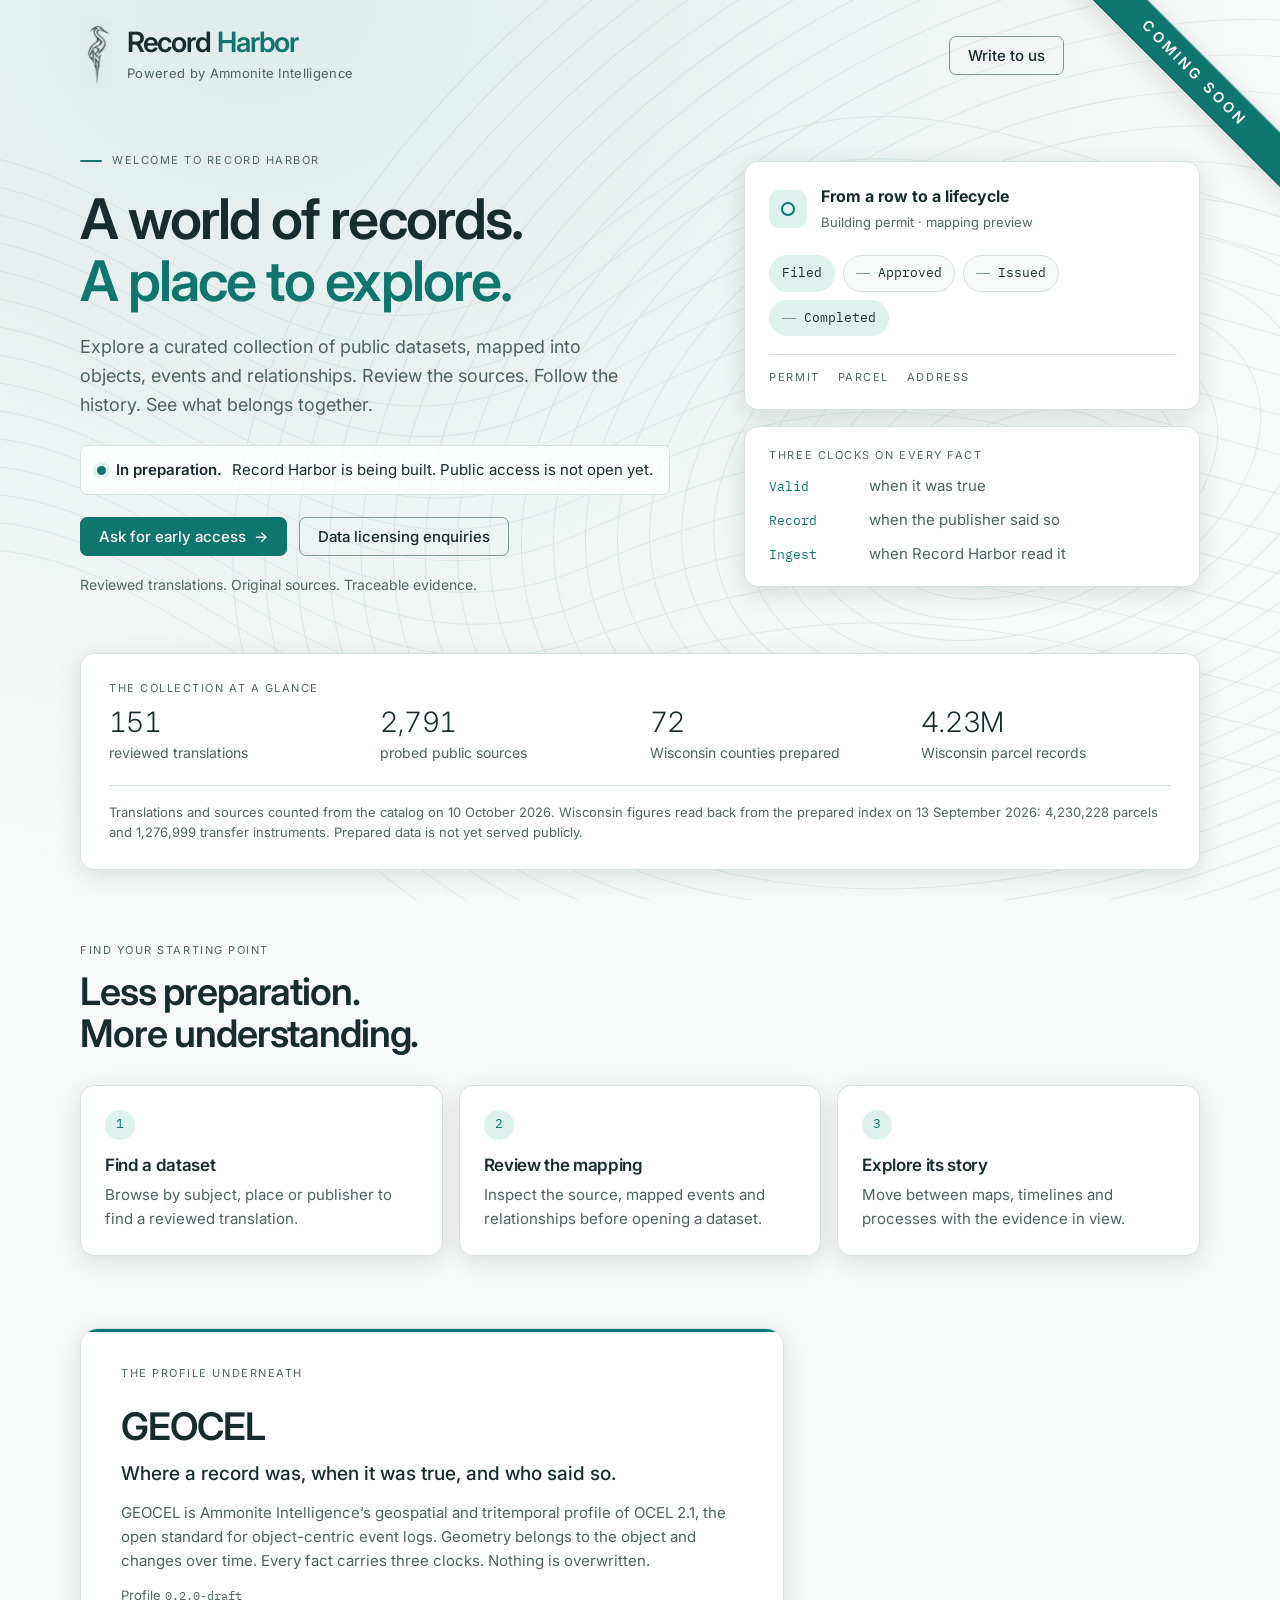
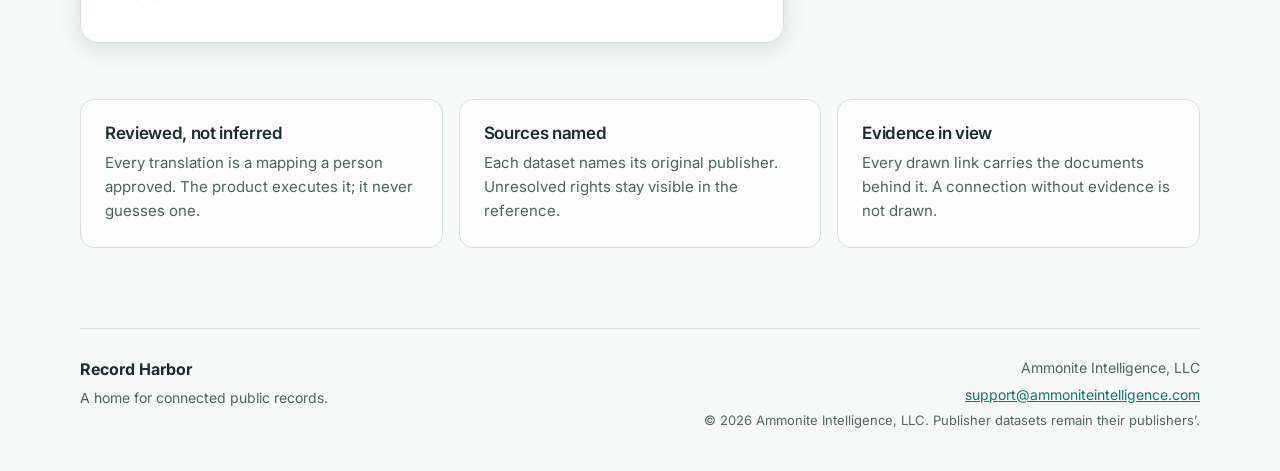
==== index.html @ 8b43df0c "Record Harbor landing page with Coming Soon banner Co-Authored-By: Claude Opus 5.5 <noreply@anthropi" ====
<!doctype html>
<html lang="en">
  <head>
    <meta charset="utf-8" />
    <meta name="viewport" content="width=device-width, initial-scale=1" />
    <title>Record Harbor — A world of records. A place to explore.</title>
    <meta
      name="description"
      content="Record Harbor is a curated collection of public datasets, mapped into objects, events and relationships. By Ammonite Intelligence, LLC. Opening soon."
    />
    <meta name="theme-color" content="#102326" />
    <link rel="canonical" href="https://recordharbor.net/" />
    <meta property="og:type" content="website" />
    <meta property="og:site_name" content="Record Harbor" />
    <meta property="og:title" content="Record Harbor — A world of records. A place to explore." />
    <meta
      property="og:description"
      content="A curated collection of public datasets, mapped into objects, events and relationships. Review the sources. Follow the history. See what belongs together."
    />
    <meta property="og:url" content="https://recordharbor.net/" />
    <meta property="og:image" content="https://recordharbor.net/brand/PRN-Heron.png" />
    <meta name="twitter:card" content="summary" />
    <link rel="icon" type="image/png" href="/brand/PRN-Heron.png" />
    <link rel="apple-touch-icon" href="/brand/PRN-Heron.png" />
    <link rel="preconnect" href="https://fonts.googleapis.com" />
    <link rel="preconnect" href="https://fonts.gstatic.com" crossorigin />
    <link
      href="https://fonts.googleapis.com/css2?family=Inter:wght@300;400;500;600&family=IBM+Plex+Mono:wght@400;500&display=swap"
      rel="stylesheet"
    />
    <link rel="stylesheet" href="/landing.css" />
    <script type="application/ld+json">
      {
        "@context": "https://schema.org",
        "@type": "Organization",
        "name": "Record Harbor",
        "legalName": "Ammonite Intelligence, LLC",
        "url": "https://recordharbor.net/",
        "logo": "https://recordharbor.net/brand/PRN-Heron.png",
        "email": "support@ammoniteintelligence.com",
        "description": "A curated collection of public datasets, mapped into objects, events and relationships."
      }
    </script>
  </head>
  <body>
    <div class="coming-soon" role="note" aria-label="Coming soon"><span>Coming Soon</span></div>
    <div class="contour-backdrop" aria-hidden="true">
      <svg viewBox="0 0 1600 1000" preserveAspectRatio="xMidYMid slice">
        <g fill="none" stroke="var(--highlight)" stroke-width="1"><ellipse cx="1189" cy="565" rx="44" ry="28" transform="rotate(-24 1200 520)"/><ellipse cx="1198" cy="560" rx="88" ry="56" transform="rotate(-24 1200 520)"/><ellipse cx="1207" cy="555" rx="132" ry="84" transform="rotate(-24 1200 520)"/><ellipse cx="1216" cy="550" rx="176" ry="112" transform="rotate(-24 1200 520)"/><ellipse cx="1225" cy="545" rx="220" ry="140" transform="rotate(-24 1200 520)"/><ellipse cx="1234" cy="540" rx="264" ry="168" transform="rotate(-24 1200 520)"/><ellipse cx="1243" cy="535" rx="308" ry="196" transform="rotate(-24 1200 520)"/><ellipse cx="1252" cy="530" rx="352" ry="224" transform="rotate(-24 1200 520)"/><ellipse cx="1261" cy="525" rx="396" ry="252" transform="rotate(-24 1200 520)"/><ellipse cx="1270" cy="520" rx="440" ry="280" transform="rotate(-24 1200 520)"/><ellipse cx="1279" cy="515" rx="484" ry="308" transform="rotate(-24 1200 520)"/><ellipse cx="1288" cy="510" rx="528" ry="336" transform="rotate(-24 1200 520)"/><ellipse cx="1297" cy="505" rx="572" ry="364" transform="rotate(-24 1200 520)"/><ellipse cx="1306" cy="500" rx="616" ry="392" transform="rotate(-24 1200 520)"/><ellipse cx="1315" cy="495" rx="660" ry="420" transform="rotate(-24 1200 520)"/><ellipse cx="1324" cy="490" rx="704" ry="448" transform="rotate(-24 1200 520)"/><ellipse cx="1333" cy="485" rx="748" ry="476" transform="rotate(-24 1200 520)"/><ellipse cx="1342" cy="480" rx="792" ry="504" transform="rotate(-24 1200 520)"/><ellipse cx="1351" cy="475" rx="836" ry="532" transform="rotate(-24 1200 520)"/><ellipse cx="1360" cy="470" rx="880" ry="560" transform="rotate(-24 1200 520)"/><ellipse cx="1369" cy="465" rx="924" ry="588" transform="rotate(-24 1200 520)"/><ellipse cx="1378" cy="460" rx="968" ry="616" transform="rotate(-24 1200 520)"/><ellipse cx="1387" cy="455" rx="1012" ry="644" transform="rotate(-24 1200 520)"/><ellipse cx="1396" cy="450" rx="1056" ry="672" transform="rotate(-24 1200 520)"/><path d="M-200 275 C160 -70 360 565 740 270 S1200 220 1900 325"/><path d="M-200 310 C160 -40 360 590 740 310 S1200 260 1900 370"/><path d="M-200 345 C160 -10 360 615 740 350 S1200 300 1900 415"/><path d="M-200 380 C160 20 360 640 740 390 S1200 340 1900 460"/><path d="M-200 415 C160 50 360 665 740 430 S1200 380 1900 505"/><path d="M-200 450 C160 80 360 690 740 470 S1200 420 1900 550"/><path d="M-200 485 C160 110 360 715 740 510 S1200 460 1900 595"/><path d="M-200 520 C160 140 360 740 740 550 S1200 500 1900 640"/><path d="M-200 555 C160 170 360 765 740 590 S1200 540 1900 685"/><path d="M-200 590 C160 200 360 790 740 630 S1200 580 1900 730"/><path d="M-200 625 C160 230 360 815 740 670 S1200 620 1900 775"/><path d="M-200 660 C160 260 360 840 740 710 S1200 660 1900 820"/><path d="M-200 695 C160 290 360 865 740 750 S1200 700 1900 865"/><path d="M-200 730 C160 320 360 890 740 790 S1200 740 1900 910"/><path d="M-200 765 C160 350 360 915 740 830 S1200 780 1900 955"/></g>
      </svg>
    </div>

    <header class="site-header page-width">
      <a class="brand" href="/" aria-label="Record Harbor home">
        <img
          class="heron"
          src="/brand/PRN-Heron.png"
          alt=""
          width="1254"
          height="1254"
          draggable="false"
        />
        <span class="wordmark"
          ><strong>Record <span>Harbor</span></strong
          ><small>Powered by Ammonite Intelligence</small></span
        >
      </a>
      <nav class="header-nav" aria-label="Contact">
        <a class="btn ghost" href="mailto:support@ammoniteintelligence.com?subject=Record%20Harbor">Write to us</a>
      </nav>
    </header>

    <main id="main">
      <section class="hero page-width" aria-labelledby="hero-heading">
        <div class="hero-copy">
          <p class="kicker"><span></span>Welcome to Record Harbor</p>
          <h1 id="hero-heading">A world of records.<br /><em>A place to explore.</em></h1>
          <p class="lede">
            Explore a curated collection of public datasets, mapped into objects, events and
            relationships. Review the sources. Follow the history. See what belongs together.
          </p>
          <p class="status">
            <span class="status-dot" aria-hidden="true"></span>
            <strong>In preparation.</strong> Record Harbor is being built. Public access is not open
            yet.
          </p>
          <div class="actions">
            <a
              class="btn primary"
              href="mailto:support@ammoniteintelligence.com?subject=Record%20Harbor%20early%20access"
              >Ask for early access <span aria-hidden="true">→</span></a
            >
            <a
              class="btn ghost"
              href="mailto:support@ammoniteintelligence.com?subject=Record%20Harbor%20data%20licensing"
              >Data licensing enquiries</a
            >
          </div>
          <p class="note">Reviewed translations. Original sources. Traceable evidence.</p>
        </div>

        <div class="hero-visual" aria-label="How a record becomes a lifecycle">
          <div class="trace-card">
            <div class="trace-title">
              <span class="trace-icon" aria-hidden="true"></span>
              <div>
                <strong>From a row to a lifecycle</strong>
                <small>Building permit · mapping preview</small>
              </div>
            </div>
            <ol class="trace-steps">
              <li>Filed</li>
              <li>Approved</li>
              <li>Issued</li>
              <li>Completed</li>
            </ol>
            <div class="trace-foot">
              <span>Permit</span><span>Parcel</span><span>Address</span>
            </div>
          </div>
          <div class="clock-card">
            <p class="section-label">Three clocks on every fact</p>
            <dl>
              <div><dt>Valid</dt><dd>when it was true</dd></div>
              <div><dt>Record</dt><dd>when the publisher said so</dd></div>
              <div><dt>Ingest</dt><dd>when Record Harbor read it</dd></div>
            </dl>
          </div>
        </div>
      </section>

      <section class="stats page-width" aria-label="The collection at a glance">
        <p class="section-label">The collection at a glance</p>
        <ul class="stat-row">
          <li>
            <strong class="stat-value">151</strong>
            <span>reviewed translations</span>
          </li>
          <li>
            <strong class="stat-value">2,791</strong>
            <span>probed public sources</span>
          </li>
          <li>
            <strong class="stat-value">72</strong>
            <span>Wisconsin counties prepared</span>
          </li>
          <li>
            <strong class="stat-value">4.23M</strong>
            <span>Wisconsin parcel records</span>
          </li>
        </ul>
        <p class="measured">
          Translations and sources counted from the catalog on 10 October 2026. Wisconsin figures
          read back from the prepared index on 13 September 2026: 4,230,228 parcels and 1,276,999
          transfer instruments. Prepared data is not yet served publicly.
        </p>
      </section>

      <section class="steps page-width" aria-labelledby="steps-heading">
        <div class="section-head">
          <p class="section-label">Find your starting point</p>
          <h2 id="steps-heading">Less preparation.<br />More understanding.</h2>
        </div>
        <ol class="step-list">
          <li>
            <span class="step-number" aria-hidden="true">1</span>
            <h3>Find a dataset</h3>
            <p>Browse by subject, place or publisher to find a reviewed translation.</p>
          </li>
          <li>
            <span class="step-number" aria-hidden="true">2</span>
            <h3>Review the mapping</h3>
            <p>Inspect the source, mapped events and relationships before opening a dataset.</p>
          </li>
          <li>
            <span class="step-number" aria-hidden="true">3</span>
            <h3>Explore its story</h3>
            <p>Move between maps, timelines and processes with the evidence in view.</p>
          </li>
        </ol>
      </section>

      <section class="geocel page-width" aria-labelledby="geocel-heading">
        <div class="geocel-card">
          <p class="section-label">The profile underneath</p>
          <h2 id="geocel-heading">GEOCEL</h2>
          <p class="tagline">Where a record was, when it was true, and who said so.</p>
          <p>
            GEOCEL is Ammonite Intelligence’s geospatial and tritemporal profile of OCEL 2.1, the
            open standard for object-centric event logs. Geometry belongs to the object and changes
            over time. Every fact carries three clocks. Nothing is overwritten.
          </p>
          <p class="version">Profile <code>0.2.0-draft</code></p>
        </div>
      </section>

      <section class="promises page-width" aria-labelledby="promises-heading">
        <h2 id="promises-heading" class="sr-only">What Record Harbor keeps to</h2>
        <ul class="promise-list">
          <li>
            <h3>Reviewed, not inferred</h3>
            <p>Every translation is a mapping a person approved. The product executes it; it never guesses one.</p>
          </li>
          <li>
            <h3>Sources named</h3>
            <p>Each dataset names its original publisher. Unresolved rights stay visible in the reference.</p>
          </li>
          <li>
            <h3>Evidence in view</h3>
            <p>Every drawn link carries the documents behind it. A connection without evidence is not drawn.</p>
          </li>
        </ul>
      </section>
    </main>

    <footer class="site-footer page-width">
      <div>
        <strong>Record Harbor</strong>
        <p>A home for connected public records.</p>
      </div>
      <div class="footer-end">
        <span>Ammonite Intelligence, LLC</span>
        <a href="mailto:support@ammoniteintelligence.com">support@ammoniteintelligence.com</a>
        <small>© 2026 Ammonite Intelligence, LLC. Publisher datasets remain their publishers’.</small>
      </div>
    </footer>
  </body>
</html>
---- landing.css ----
/* Record Harbor landing page. Deep teal + ink, the tokens of src/styles/tokens.css,
   restated here so the page stands alone with no build step. Dark is the default;
   the light theme follows the visitor's system setting or data-theme="light". */

:root {
  --bg: #102326;
  --bg-elevated: #182b2d;
  --surface: #203638;
  --border: #31494b;
  --border-strong: #557274;
  --text: #eef6f3;
  --text-muted: #b9ceca;
  --text-faint: #a6bfba;
  --accent: #73d6c3;
  --accent-dim: #285b54;
  --highlight: #ddf2ed;
  --landscape: #0c4544;
  --contour-opacity: 0.085;
  --on-accent: #131416;
  --radius: 14px;
  --radius-sm: 7px;
  --radius-lg: 18px;
  --shadow: 0 6px 24px rgba(0, 0, 0, 0.35);
  --font: 'Inter', -apple-system, BlinkMacSystemFont, 'Segoe UI', Roboto, Helvetica, Arial, sans-serif;
  --mono: 'IBM Plex Mono', ui-monospace, SFMono-Regular, 'SF Mono', Menlo, Consolas, monospace;
  color-scheme: dark;
}

@media (prefers-color-scheme: light) {
  :root:not([data-theme='dark']) {
    --bg: #f7f9f8;
    --bg-elevated: #f7f9f8;
    --surface: #ffffff;
    --border: #d4e1dc;
    --border-strong: #7d9690;
    --text: #182b2d;
    --text-muted: #4c625e;
    --text-faint: #516660;
    --accent: #0f766e;
    --accent-dim: #ddf2ed;
    --landscape: #0f625e;
    --contour-opacity: 0.1;
    --on-accent: #ffffff;
    --shadow: 0 6px 24px rgba(24, 43, 45, 0.12);
    color-scheme: light;
  }
}
:root[data-theme='light'] {
  --bg: #f7f9f8;
  --bg-elevated: #f7f9f8;
  --surface: #ffffff;
  --border: #d4e1dc;
  --border-strong: #7d9690;
  --text: #182b2d;
  --text-muted: #4c625e;
  --text-faint: #516660;
  --accent: #0f766e;
  --accent-dim: #ddf2ed;
  --landscape: #0f625e;
  --contour-opacity: 0.1;
  --on-accent: #ffffff;
  --shadow: 0 6px 24px rgba(24, 43, 45, 0.12);
  color-scheme: light;
}

*,
*::before,
*::after {
  box-sizing: border-box;
}
html {
  -webkit-text-size-adjust: 100%;
}
body {
  margin: 0;
  min-height: 100vh;
  background: var(--bg);
  color: var(--text);
  font: 400 0.9375rem/1.6 var(--font);
  -webkit-font-smoothing: antialiased;
}
a {
  color: var(--accent);
}
a:focus-visible,
button:focus-visible {
  outline: 2px solid var(--accent);
  outline-offset: 3px;
  border-radius: var(--radius-sm);
}
h1,
h2,
h3 {
  margin: 0;
  letter-spacing: -0.02em;
  line-height: 1.12;
  font-weight: 600;
}
p {
  margin: 0;
}
code {
  font-family: var(--mono);
  font-size: 0.9em;
}
.sr-only {
  position: absolute;
  width: 1px;
  height: 1px;
  overflow: hidden;
  clip: rect(0 0 0 0);
  white-space: nowrap;
}

/* The fixed, unanimated contour backdrop; framed panels scroll over it. */
.contour-backdrop {
  position: fixed;
  inset: 0;
  pointer-events: none;
  z-index: -1;
  overflow: hidden;
  background:
    radial-gradient(ellipse at 20% 0%, rgb(28 145 130 / 24%), transparent 70%), var(--landscape);
}
.contour-backdrop svg {
  width: 100%;
  height: 100%;
  opacity: var(--contour-opacity);
}
@media (prefers-color-scheme: light) {
  :root:not([data-theme='dark']) .contour-backdrop {
    background:
      radial-gradient(ellipse at 20% 0%, rgb(15 118 110 / 10%), transparent 70%), var(--bg);
  }
  :root:not([data-theme='dark']) .contour-backdrop svg {
    stroke: var(--landscape);
  }
  :root:not([data-theme='dark']) .contour-backdrop g {
    stroke: var(--landscape);
  }
}
:root[data-theme='light'] .contour-backdrop {
  background:
    radial-gradient(ellipse at 20% 0%, rgb(15 118 110 / 10%), transparent 70%), var(--bg);
}
:root[data-theme='light'] .contour-backdrop g {
  stroke: var(--landscape);
}

.page-width {
  width: min(1120px, 100% - 32px);
  margin-inline: auto;
}

/* Header: the heron mark, framed at half its height, beside the wordmark. */
.site-header {
  display: flex;
  align-items: center;
  justify-content: space-between;
  gap: 16px;
  padding: 22px 0 8px;
}
.brand {
  display: flex;
  align-items: center;
  gap: 14px;
  color: inherit;
  text-decoration: none;
}
.heron {
  display: block;
  flex: none;
  height: 4.125rem;
  width: 2.0625rem;
  object-fit: cover;
  object-position: center;
  mix-blend-mode: multiply;
  user-select: none;
}
:root[data-theme='dark'] .heron,
.heron {
  filter: invert(1);
  mix-blend-mode: screen;
}
@media (prefers-color-scheme: light) {
  :root:not([data-theme='dark']) .heron {
    filter: none;
    mix-blend-mode: multiply;
  }
}
:root[data-theme='light'] .heron {
  filter: none;
  mix-blend-mode: multiply;
}
.wordmark strong {
  display: flex;
  gap: 0.25em;
  font-size: 1.75rem;
  font-weight: 600;
  line-height: 1.1;
  letter-spacing: -0.045em;
}
.wordmark strong span {
  color: var(--accent);
}
.wordmark small {
  display: block;
  font-size: 0.8125rem;
  color: var(--text-muted);
  margin-top: 5px;
  letter-spacing: 0.025em;
}

/* Buttons. */
.btn {
  display: inline-flex;
  align-items: center;
  gap: 8px;
  padding: 11px 18px;
  border-radius: var(--radius-sm);
  border: 1px solid var(--border-strong);
  font: 500 0.9375rem/1 var(--font);
  text-decoration: none;
  color: var(--text);
  background: transparent;
  white-space: nowrap;
}
.btn.primary {
  background: var(--accent);
  border-color: var(--accent);
  color: var(--on-accent);
}
.btn.primary:hover {
  filter: brightness(1.06);
}
.btn.ghost:hover {
  border-color: var(--accent);
  color: var(--accent);
}

/* Hero. */
.hero {
  display: grid;
  grid-template-columns: minmax(0, 1.15fr) minmax(0, 0.85fr);
  gap: 48px;
  align-items: center;
  padding: 56px 0 40px;
}
.kicker {
  display: flex;
  align-items: center;
  gap: 10px;
  font-size: 0.6875rem;
  letter-spacing: 0.14em;
  text-transform: uppercase;
  color: var(--text-faint);
}
.kicker span {
  width: 22px;
  height: 2px;
  background: var(--accent);
  border-radius: 1px;
}
.section-label {
  font-size: 0.6875rem;
  letter-spacing: 0.14em;
  text-transform: uppercase;
  color: var(--text-faint);
  margin: 0 0 10px;
}
h1 {
  font-size: clamp(2.125rem, 5.2vw, 3.5rem);
  letter-spacing: -0.035em;
  margin: 18px 0 20px;
}
h1 em {
  font-style: normal;
  color: var(--accent);
}
.lede {
  font-size: 1.125rem;
  line-height: 1.6;
  color: var(--text-muted);
  max-width: 34rem;
}
.status {
  display: flex;
  align-items: center;
  gap: 10px;
  flex-wrap: wrap;
  margin-top: 26px;
  padding: 12px 16px;
  border: 1px solid var(--border);
  border-radius: var(--radius-sm);
  background: color-mix(in srgb, var(--surface) 72%, transparent);
  font-size: 0.9375rem;
  width: fit-content;
  max-width: 100%;
}
.status strong {
  font-weight: 600;
}
.status-dot {
  width: 9px;
  height: 9px;
  border-radius: 50%;
  background: var(--accent);
  box-shadow: 0 0 0 4px var(--accent-dim);
  flex: none;
}
.actions {
  display: flex;
  flex-wrap: wrap;
  gap: 12px;
  margin-top: 22px;
}
.note {
  margin-top: 18px;
  font-size: 0.875rem;
  color: var(--text-faint);
}

/* Hero visual: one mapping preview and the three clocks. */
.hero-visual {
  display: grid;
  gap: 16px;
}
.trace-card,
.clock-card,
.geocel-card,
.step-list li,
.promise-list li,
.stats {
  background: var(--surface);
  border: 1px solid var(--border);
  border-radius: var(--radius);
  box-shadow: var(--shadow);
}
.trace-card {
  padding: 22px 24px;
}
.trace-title {
  display: flex;
  gap: 14px;
  align-items: center;
}
.trace-icon {
  width: 38px;
  height: 38px;
  border-radius: 10px;
  background: var(--accent-dim);
  position: relative;
  flex: none;
}
.trace-icon::after {
  content: '';
  position: absolute;
  inset: 12px;
  border: 2px solid var(--accent);
  border-radius: 50%;
}
.trace-title strong {
  display: block;
  font-size: 1rem;
}
.trace-title small {
  display: block;
  color: var(--text-faint);
  font-size: 0.8125rem;
  margin-top: 2px;
}
.trace-steps {
  list-style: none;
  padding: 0;
  margin: 22px 0 0;
  display: flex;
  align-items: center;
  gap: 8px;
  flex-wrap: wrap;
  font-family: var(--mono);
  font-size: 0.8125rem;
}
.trace-steps li {
  padding: 7px 12px;
  border-radius: 999px;
  background: var(--bg-elevated);
  border: 1px solid var(--border);
}
.trace-steps li:first-child,
.trace-steps li:last-child {
  background: var(--accent-dim);
  border-color: var(--accent-dim);
}
.trace-steps li + li::before {
  content: '';
  display: inline-block;
  width: 14px;
  height: 1px;
  background: var(--border-strong);
  margin-right: 8px;
  vertical-align: middle;
}
.trace-foot {
  display: flex;
  gap: 18px;
  margin-top: 18px;
  padding-top: 14px;
  border-top: 1px solid var(--border);
  font-size: 0.6875rem;
  letter-spacing: 0.14em;
  text-transform: uppercase;
  color: var(--text-faint);
}
.clock-card {
  padding: 20px 24px;
}
.clock-card dl {
  margin: 0;
  display: grid;
  gap: 10px;
}
.clock-card dl div {
  display: grid;
  grid-template-columns: 5.5rem 1fr;
  gap: 12px;
  align-items: baseline;
}
.clock-card dt {
  font-family: var(--mono);
  font-size: 0.8125rem;
  color: var(--accent);
}
.clock-card dd {
  margin: 0;
  color: var(--text-muted);
  font-size: 0.9375rem;
}

/* Stats. */
.stats {
  padding: 26px 28px;
  margin-top: 16px;
}
.stat-row {
  list-style: none;
  padding: 0;
  margin: 0;
  display: grid;
  grid-template-columns: repeat(4, minmax(0, 1fr));
  gap: 20px;
}
.stat-row li {
  display: grid;
  gap: 4px;
}
.stat-value {
  font-weight: 300;
  font-size: 1.75rem;
  font-variant-numeric: tabular-nums;
  letter-spacing: -0.02em;
  line-height: 1.1;
}
.stat-row span {
  font-size: 0.875rem;
  color: var(--text-muted);
}
.measured {
  margin-top: 20px;
  padding-top: 16px;
  border-top: 1px solid var(--border);
  font-size: 0.8125rem;
  color: var(--text-faint);
  line-height: 1.6;
}

/* Steps. */
.steps {
  padding: 72px 0 0;
}
.section-head h2,
.geocel h2 {
  font-size: clamp(1.625rem, 3.4vw, 2.375rem);
  letter-spacing: -0.03em;
}
.step-list {
  list-style: none;
  padding: 0;
  margin: 30px 0 0;
  display: grid;
  grid-template-columns: repeat(3, minmax(0, 1fr));
  gap: 16px;
}
.step-list li {
  padding: 24px;
}
.step-number {
  display: inline-grid;
  place-items: center;
  width: 30px;
  height: 30px;
  border-radius: 50%;
  background: var(--accent-dim);
  color: var(--accent);
  font-family: var(--mono);
  font-size: 0.8125rem;
  margin-bottom: 16px;
}
.step-list h3,
.promise-list h3 {
  font-size: 1.0625rem;
  margin-bottom: 8px;
}
.step-list p,
.promise-list p {
  color: var(--text-muted);
  font-size: 0.9375rem;
}

/* GEOCEL. */
.geocel {
  padding-top: 72px;
}
.geocel-card {
  padding: 36px 40px;
  border-radius: var(--radius-lg);
  display: grid;
  gap: 12px;
  max-width: 44rem;
  position: relative;
  overflow: hidden;
}
.geocel-card::before {
  content: '';
  position: absolute;
  inset: 0 0 auto 0;
  height: 3px;
  background: var(--accent);
}
.geocel .tagline {
  font-size: 1.1875rem;
  color: var(--text);
  font-weight: 500;
}
.geocel-card > p:not(.tagline):not(.section-label):not(.version) {
  color: var(--text-muted);
}
.version {
  font-size: 0.8125rem;
  color: var(--text-faint);
}

/* Promises. */
.promises {
  padding-top: 56px;
}
.promise-list {
  list-style: none;
  padding: 0;
  margin: 0;
  display: grid;
  grid-template-columns: repeat(3, minmax(0, 1fr));
  gap: 16px;
}
.promise-list li {
  padding: 24px;
  box-shadow: none;
  background: color-mix(in srgb, var(--surface) 70%, transparent);
}

/* Footer. */
.site-footer {
  display: flex;
  justify-content: space-between;
  gap: 24px;
  flex-wrap: wrap;
  margin-top: 80px;
  padding: 28px 0 40px;
  border-top: 1px solid var(--border);
  font-size: 0.875rem;
  color: var(--text-muted);
}
.site-footer strong {
  color: var(--text);
  font-size: 1rem;
}
.site-footer p {
  margin-top: 4px;
}
.footer-end {
  display: grid;
  gap: 4px;
  text-align: right;
}
.footer-end small {
  color: var(--text-faint);
  font-size: 0.8125rem;
}

@media (max-width: 900px) {
  .hero {
    grid-template-columns: 1fr;
    gap: 32px;
    padding-top: 40px;
  }
  .stat-row,
  .step-list,
  .promise-list {
    grid-template-columns: repeat(2, minmax(0, 1fr));
  }
  .footer-end {
    text-align: left;
  }
}
@media (max-width: 560px) {
  .page-width {
    width: calc(100% - 32px);
  }
  .site-header {
    flex-wrap: wrap;
  }
  .wordmark strong {
    font-size: 1.5rem;
  }
  .wordmark small {
    max-width: 22ch;
  }
  .stat-row,
  .step-list,
  .promise-list {
    grid-template-columns: 1fr;
  }
  .actions .btn {
    width: 100%;
    justify-content: center;
  }
  .geocel-card {
    padding: 28px 22px;
  }
  .clock-card dl div {
    grid-template-columns: 4.5rem 1fr;
  }
}
@media (prefers-reduced-motion: reduce) {
  * {
    transition: none !important;
  }
}

/* "Coming Soon" sash draped across the top-right corner. Fixed so it stays in view;
   pointer-events off so it never blocks the header button beneath it. */
.coming-soon {
  position: fixed;
  top: 0;
  right: 0;
  width: 15rem;
  height: 15rem;
  overflow: hidden;
  pointer-events: none;
  z-index: 50;
}
.coming-soon span {
  position: absolute;
  top: 3.4rem;
  right: -4.6rem;
  width: 20rem;
  padding: 0.7rem 0;
  transform: rotate(45deg);
  background: var(--accent);
  color: var(--on-accent);
  font: 600 0.9rem/1 var(--font);
  letter-spacing: 0.22em;
  text-align: center;
  text-transform: uppercase;
  box-shadow: var(--shadow);
  border-top: 1px solid rgba(255, 255, 255, 0.35);
  border-bottom: 1px solid rgba(0, 0, 0, 0.25);
}
.header-nav {
  margin-right: 8.5rem;
}
@media (max-width: 640px) {
  .header-nav {
    margin-right: 3.5rem;
  }
  .coming-soon {
    width: 9.5rem;
    height: 9.5rem;
  }
  .coming-soon span {
    top: 2rem;
    right: -3.6rem;
    width: 14rem;
    padding: 0.5rem 0;
    font-size: 0.72rem;
  }
}
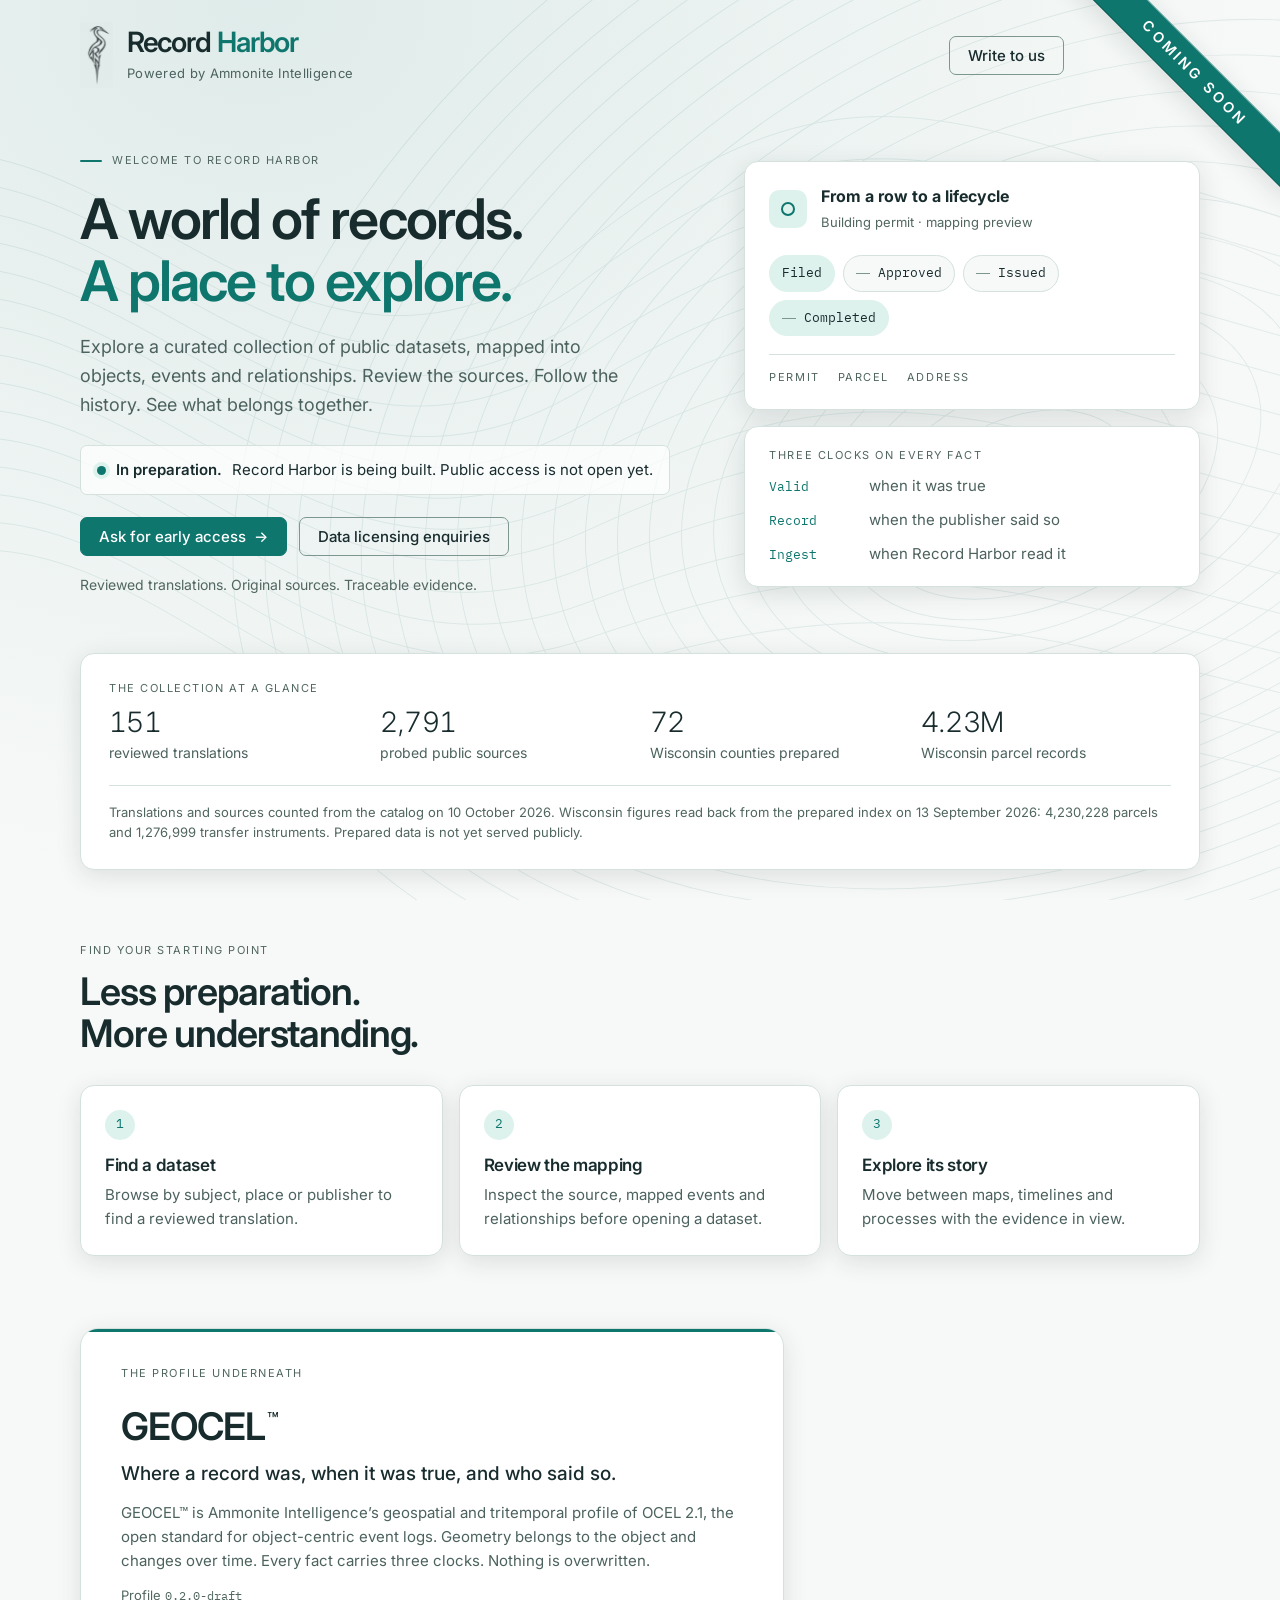
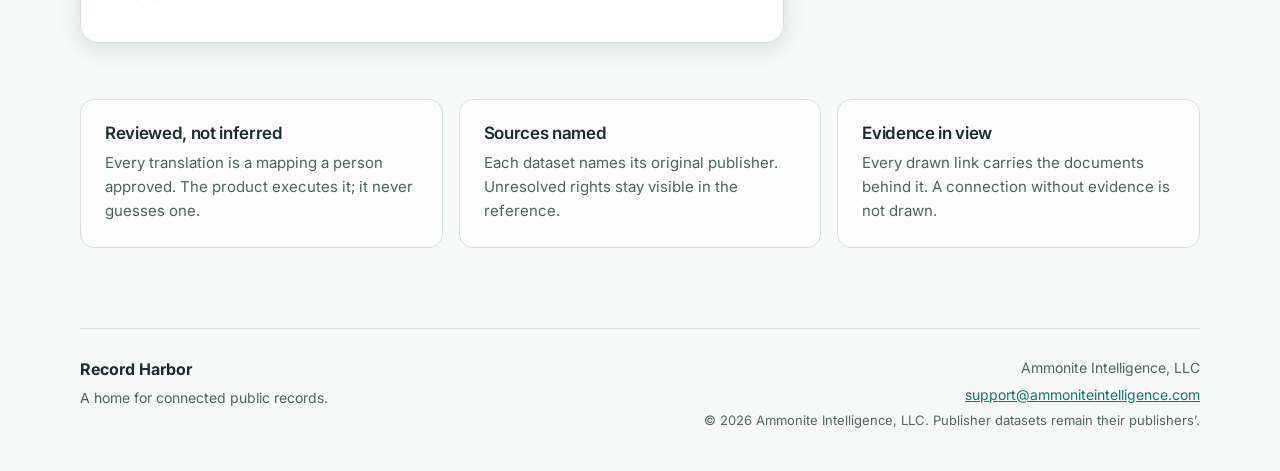
==== commit f17d42be: "Mark GEOCEL with TM Co-Authored-By: Claude Opus 5.5 <noreply@anthropic.com>" ====
--- a/index.html
+++ b/index.html
@@ -183,10 +183,10 @@
       <section class="geocel page-width" aria-labelledby="geocel-heading">
         <div class="geocel-card">
           <p class="section-label">The profile underneath</p>
-          <h2 id="geocel-heading">GEOCEL</h2>
+          <h2 id="geocel-heading">GEOCEL<sup class="tm">™</sup></h2>
           <p class="tagline">Where a record was, when it was true, and who said so.</p>
           <p>
-            GEOCEL is Ammonite Intelligence’s geospatial and tritemporal profile of OCEL 2.1, the
+            GEOCEL™ is Ammonite Intelligence’s geospatial and tritemporal profile of OCEL 2.1, the
             open standard for object-centric event logs. Geometry belongs to the object and changes
             over time. Every fact carries three clocks. Nothing is overwritten.
           </p>
--- a/landing.css
+++ b/landing.css
@@ -694,3 +694,12 @@
     font-size: 0.72rem;
   }
 }
+
+/* Trademark mark on GEOCEL: small and raised so the heading keeps its weight. */
+.tm {
+  font-size: 0.5em;
+  font-weight: 500;
+  vertical-align: super;
+  margin-left: 0.08em;
+  line-height: 0;
+}
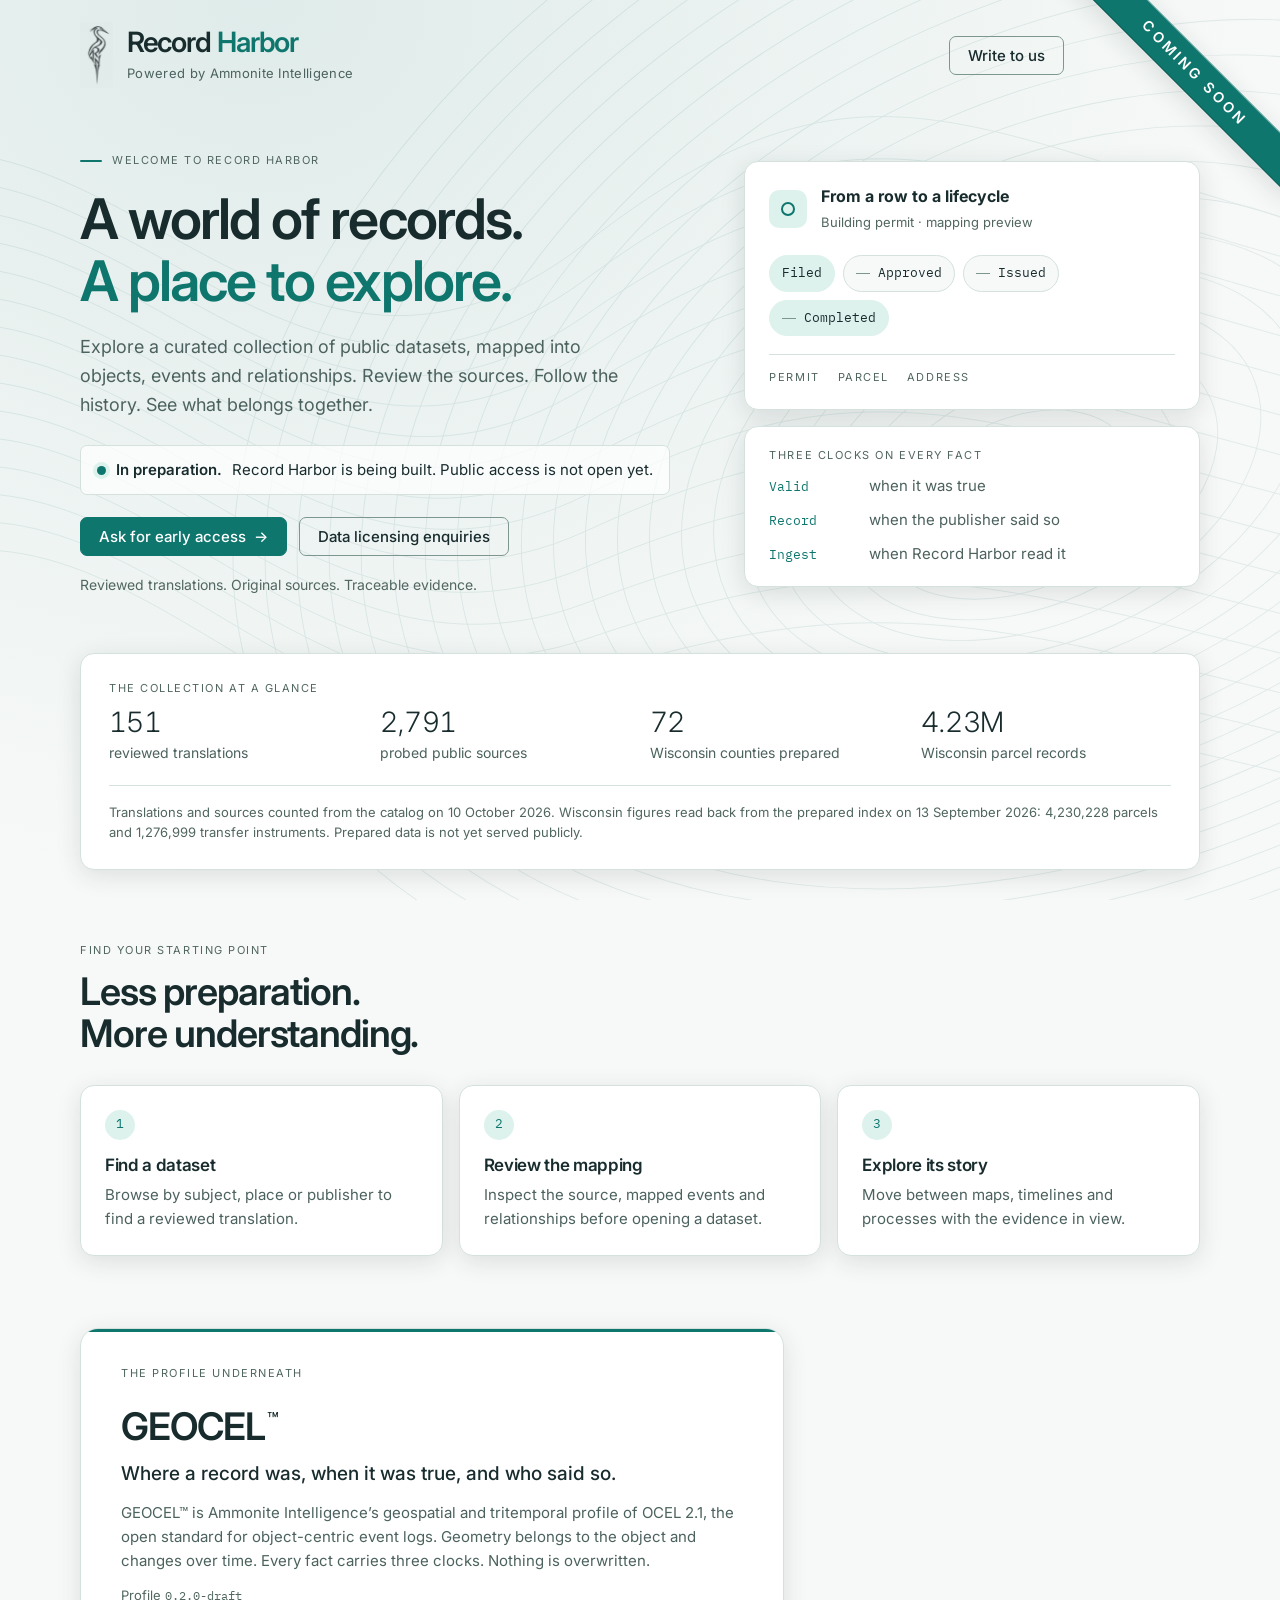
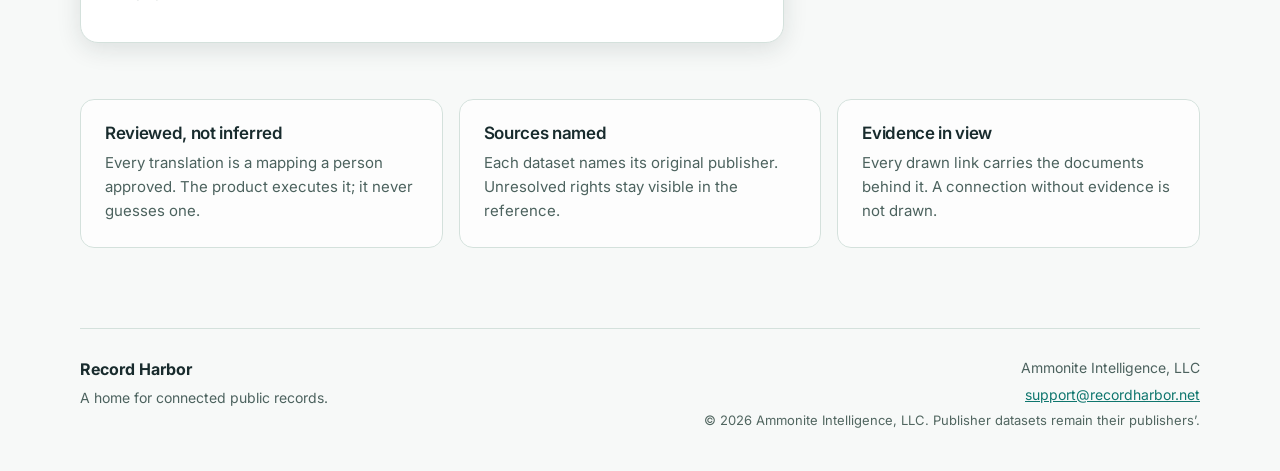
==== commit 1fc845c6: "Use support@recordharbor.net as the contact address Co-Authored-By: Claude Opus 5.5 <noreply@anthrop" ====
--- a/index.html
+++ b/index.html
@@ -37,7 +37,7 @@
         "legalName": "Ammonite Intelligence, LLC",
         "url": "https://recordharbor.net/",
         "logo": "https://recordharbor.net/brand/PRN-Heron.png",
-        "email": "support@ammoniteintelligence.com",
+        "email": "support@recordharbor.net",
         "description": "A curated collection of public datasets, mapped into objects, events and relationships."
       }
     </script>
@@ -66,7 +66,7 @@
         >
       </a>
       <nav class="header-nav" aria-label="Contact">
-        <a class="btn ghost" href="mailto:support@ammoniteintelligence.com?subject=Record%20Harbor">Write to us</a>
+        <a class="btn ghost" href="mailto:support@recordharbor.net?subject=Record%20Harbor">Write to us</a>
       </nav>
     </header>
 
@@ -87,12 +87,12 @@
           <div class="actions">
             <a
               class="btn primary"
-              href="mailto:support@ammoniteintelligence.com?subject=Record%20Harbor%20early%20access"
+              href="mailto:support@recordharbor.net?subject=Record%20Harbor%20early%20access"
               >Ask for early access <span aria-hidden="true">→</span></a
             >
             <a
               class="btn ghost"
-              href="mailto:support@ammoniteintelligence.com?subject=Record%20Harbor%20data%20licensing"
+              href="mailto:support@recordharbor.net?subject=Record%20Harbor%20data%20licensing"
               >Data licensing enquiries</a
             >
           </div>
@@ -220,7 +220,7 @@
       </div>
       <div class="footer-end">
         <span>Ammonite Intelligence, LLC</span>
-        <a href="mailto:support@ammoniteintelligence.com">support@ammoniteintelligence.com</a>
+        <a href="mailto:support@recordharbor.net">support@recordharbor.net</a>
         <small>© 2026 Ammonite Intelligence, LLC. Publisher datasets remain their publishers’.</small>
       </div>
     </footer>
